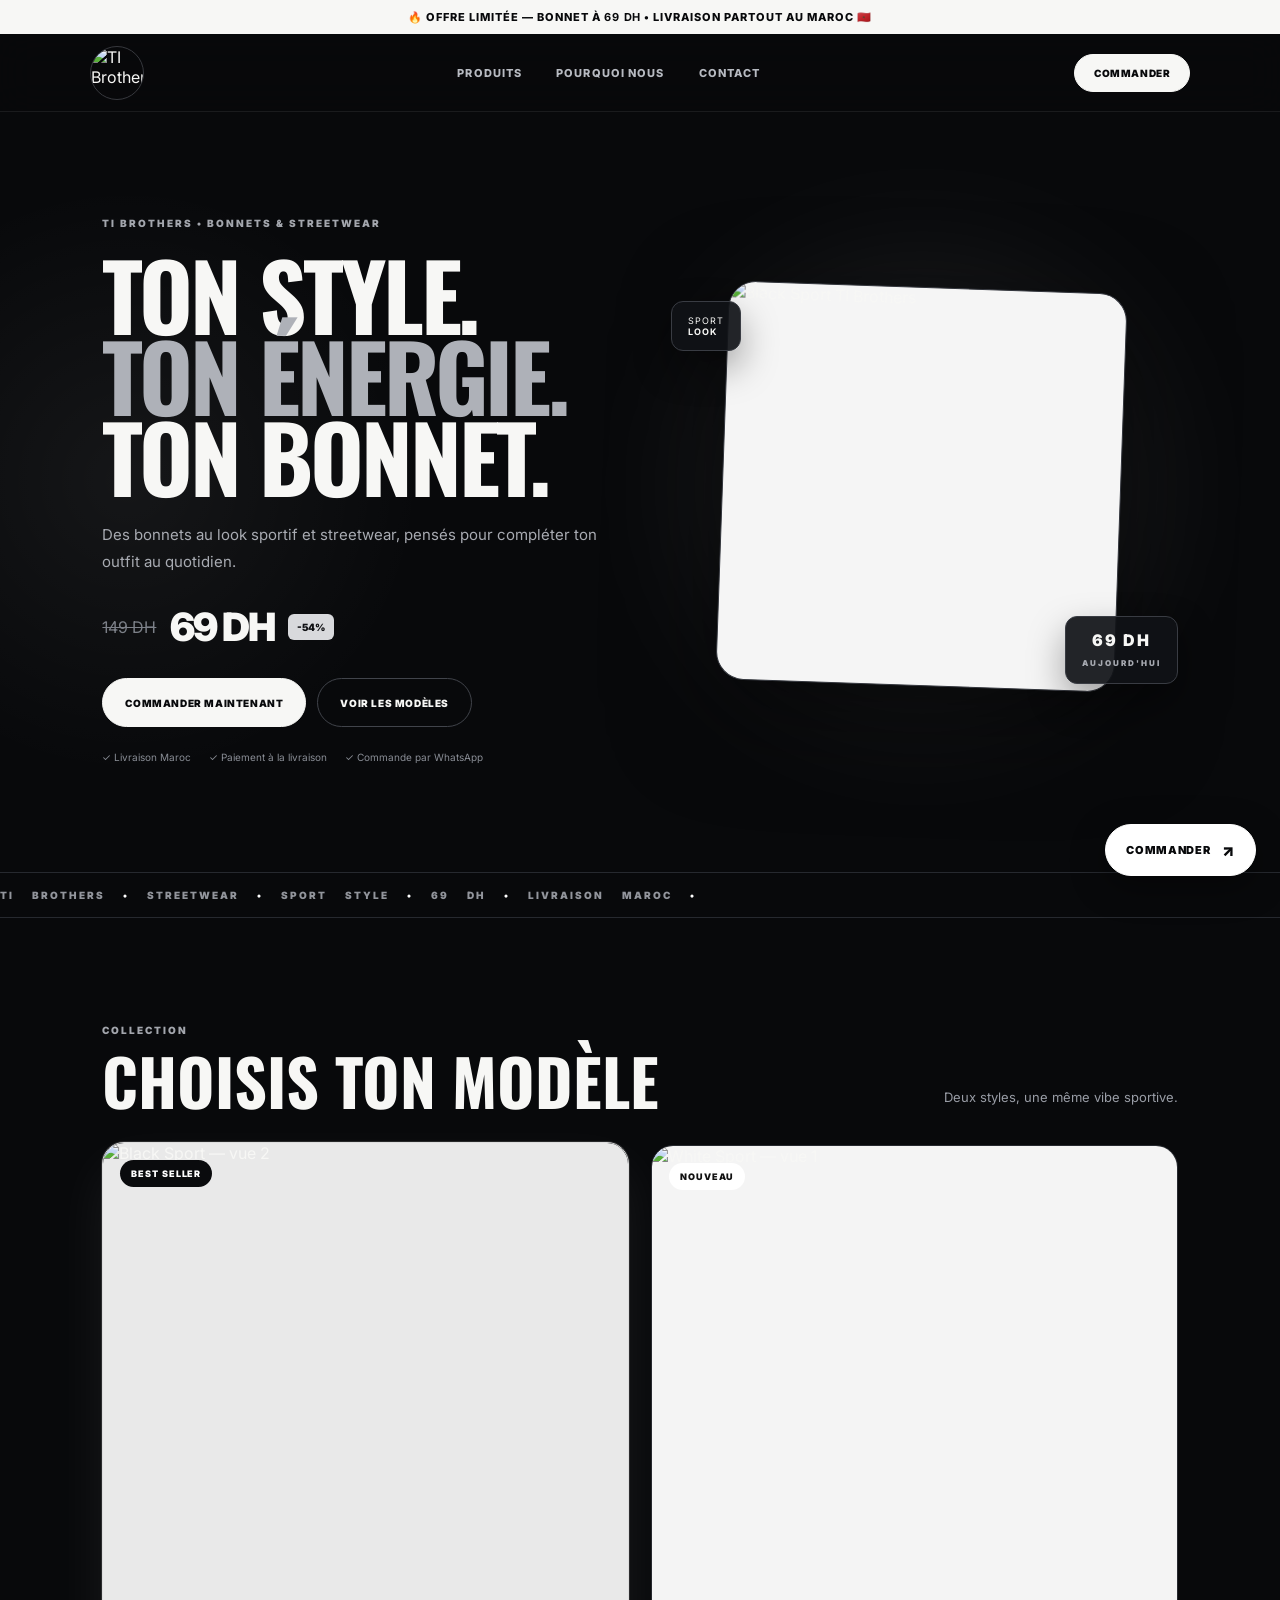
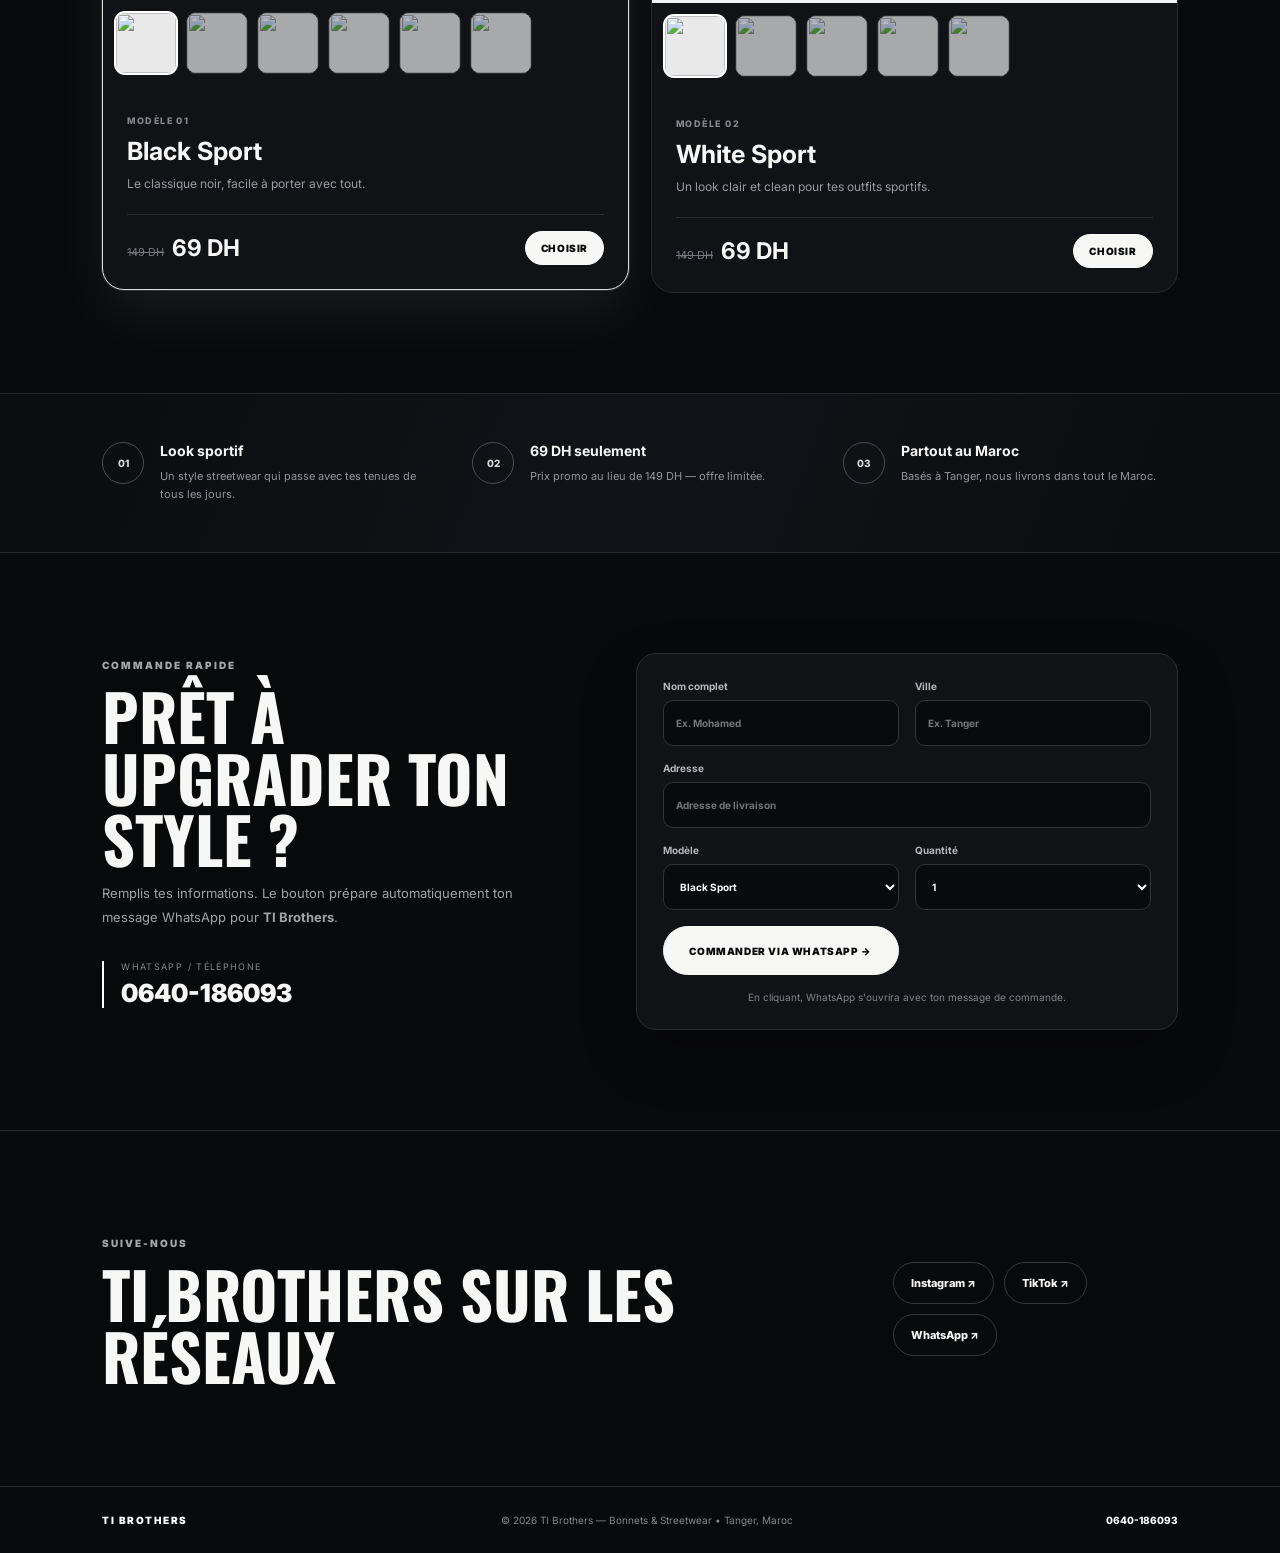
==== index.html @ 2124bd81 "Add files via upload" ====
<!DOCTYPE html>
<html lang="fr">
<head>
  <meta charset="UTF-8">
  <meta name="viewport" content="width=device-width, initial-scale=1.0">
  <meta name="description" content="TI Brothers — Bonnets & Streetwear. Livraison partout au Maroc. Offre spéciale 69 DH.">
  <title>TI Brothers — Bonnets & Streetwear</title>
  <link rel="preconnect" href="https://fonts.googleapis.com">
  <link rel="preconnect" href="https://fonts.gstatic.com" crossorigin>
  <link href="https://fonts.googleapis.com/css2?family=Inter:wght@400;500;600;700;800;900&family=Oswald:wght@500;600;700&display=swap" rel="stylesheet">
  <link rel="stylesheet" href="style.css">
</head>
<body>
  <div class="topbar">🔥 OFFRE LIMITÉE — BONNET À <strong>69 DH</strong> • LIVRAISON PARTOUT AU MAROC 🇲🇦</div>

  <header class="nav">
    <a class="brand" href="#accueil">
      <img src="assets/logo.jpg" alt="TI Brothers">
    </a>
    <nav>
      <a href="#produits">Produits</a>
      <a href="#avantages">Pourquoi nous</a>
      <a href="#contact">Contact</a>
    </nav>
    <a class="nav-order" href="#commander">Commander</a>
  </header>

  <main>
    <section class="hero" id="accueil">
      <div class="hero-copy">
        <span class="eyebrow">TI BROTHERS • BONNETS & STREETWEAR</span>
        <h1>TON STYLE.<br><span>TON ÉNERGIE.</span><br>TON BONNET.</h1>
        <p>Des bonnets au look sportif et streetwear, pensés pour compléter ton outfit au quotidien.</p>
        <div class="price-row">
          <span class="old-price">149 DH</span>
          <span class="new-price">69 DH</span>
          <span class="badge">-54%</span>
        </div>
        <div class="hero-actions">
          <a class="btn btn-primary" href="#commander">Commander maintenant</a>
          <a class="btn btn-ghost" href="#produits">Voir les modèles</a>
        </div>
        <div class="micro-trust">
          <span>✓ Livraison Maroc</span>
          <span>✓ Paiement à la livraison</span>
          <span>✓ Commande par WhatsApp</span>
        </div>
      </div>

      <div class="hero-visual">
        <div class="glow"></div>
        <div class="floating-card card-left">SPORT<br><strong>LOOK</strong></div>
        <div class="floating-card card-right">69 DH<br><small>AUJOURD'HUI</small></div>
        <div class="hero-product">
          <img src="assets/black-sport-01.jpg" alt="Black Sport TI Brothers">
        </div>
      </div>
    </section>

    <section class="marquee">
      <div>TI BROTHERS <span>•</span> STREETWEAR <span>•</span> SPORT STYLE <span>•</span> 69 DH <span>•</span> LIVRAISON MAROC <span>•</span></div>
    </section>

    <section class="products section" id="produits">
      <div class="section-head">
        <div>
          <span class="eyebrow">COLLECTION</span>
          <h2>Choisis ton modèle</h2>
        </div>
        <p>Deux styles, une même vibe sportive.</p>
      </div>

      <div class="product-grid">
        <article class="product-card">
          <div class="product-gallery">
            <div class="product-image">
              <span class="pill">BEST SELLER</span>
              <img id="black-sport-main" src="assets/black-sport-02.jpg" alt="Black Sport — vue 2">
            </div>
            <div class="gallery-thumbnails" role="group" aria-label="Photos Black Sport">
              <button class="gallery-thumb is-active" type="button" data-gallery-image="assets/black-sport-02.jpg" data-gallery-alt="Black Sport — vue 2" aria-label="Afficher la photo 1" aria-pressed="true">
                <img src="assets/black-sport-02.jpg" alt="">
              </button>
              <button class="gallery-thumb" type="button" data-gallery-image="assets/black-sport-01.jpg" data-gallery-alt="Black Sport — vue 1" aria-label="Afficher la photo 2" aria-pressed="false">
                <img src="assets/black-sport-01.jpg" alt="">
              </button>
              <button class="gallery-thumb" type="button" data-gallery-image="assets/black-sport-03.png" data-gallery-alt="Black Sport — vue 3" aria-label="Afficher la photo 3" aria-pressed="false">
                <img src="assets/black-sport-03.png" alt="">
              </button>
              <button class="gallery-thumb" type="button" data-gallery-image="assets/black-sport-04.jpg" data-gallery-alt="Black Sport — vue 4" aria-label="Afficher la photo 4" aria-pressed="false">
                <img src="assets/black-sport-04.jpg" alt="">
              </button>
              <button class="gallery-thumb" type="button" data-gallery-image="assets/black-sport-05.jpg" data-gallery-alt="Black Sport — vue 5" aria-label="Afficher la photo 5" aria-pressed="false">
                <img src="assets/black-sport-05.jpg" alt="">
              </button>
              <button class="gallery-thumb" type="button" data-gallery-image="assets/black-sport-06.jpg" data-gallery-alt="Black Sport — vue 6" aria-label="Afficher la photo 6" aria-pressed="false">
                <img src="assets/black-sport-06.jpg" alt="">
              </button>
            </div>
          </div>
          <div class="product-info">
            <div>
              <span class="product-type">MODÈLE 01</span>
              <h3>Black Sport</h3>
              <p>Le classique noir, facile à porter avec tout.</p>
            </div>
            <div class="product-bottom">
              <div><span class="mini-old">149 DH</span><strong>69 DH</strong></div>
              <a class="small-btn" href="#commander" data-product="Black Sport">Choisir</a>
            </div>
          </div>
        </article>

        <article class="product-card">
          <div class="product-gallery">
            <div class="product-image light">
              <span class="pill dark">NOUVEAU</span>
              <img id="white-sport-main" src="assets/white-sport-01.jpg" alt="White Sport — vue 1">
            </div>
            <div class="gallery-thumbnails" role="group" aria-label="Photos White Sport">
              <button class="gallery-thumb is-active" type="button" data-gallery-image="assets/white-sport-01.jpg" data-gallery-alt="White Sport — vue 1" aria-label="Afficher la photo 1" aria-pressed="true">
                <img src="assets/white-sport-01.jpg" alt="">
              </button>
              <button class="gallery-thumb" type="button" data-gallery-image="assets/white-sport-02.jpg" data-gallery-alt="White Sport — vue 2" aria-label="Afficher la photo 2" aria-pressed="false">
                <img src="assets/white-sport-02.jpg" alt="">
              </button>
              <button class="gallery-thumb" type="button" data-gallery-image="assets/white-sport-03.jpg" data-gallery-alt="White Sport — vue 3" aria-label="Afficher la photo 3" aria-pressed="false">
                <img src="assets/white-sport-03.jpg" alt="">
              </button>
              <button class="gallery-thumb" type="button" data-gallery-image="assets/white-sport-04.jpg" data-gallery-alt="White Sport — vue 4" aria-label="Afficher la photo 4" aria-pressed="false">
                <img src="assets/white-sport-04.jpg" alt="">
              </button>
              <button class="gallery-thumb" type="button" data-gallery-image="assets/white-sport-05.jpg" data-gallery-alt="White Sport — vue 5" aria-label="Afficher la photo 5" aria-pressed="false">
                <img src="assets/white-sport-05.jpg" alt="">
              </button>
            </div>
          </div>
          <div class="product-info">
            <div>
              <span class="product-type">MODÈLE 02</span>
              <h3>White Sport</h3>
              <p>Un look clair et clean pour tes outfits sportifs.</p>
            </div>
            <div class="product-bottom">
              <div><span class="mini-old">149 DH</span><strong>69 DH</strong></div>
              <a class="small-btn" href="#commander" data-product="White Sport">Choisir</a>
            </div>
          </div>
        </article>
      </div>
    </section>

    <section class="feature-band" id="avantages">
      <div class="feature">
        <span class="feature-icon">01</span>
        <div><h3>Look sportif</h3><p>Un style streetwear qui passe avec tes tenues de tous les jours.</p></div>
      </div>
      <div class="feature">
        <span class="feature-icon">02</span>
        <div><h3>69 DH seulement</h3><p>Prix promo au lieu de 149 DH — offre limitée.</p></div>
      </div>
      <div class="feature">
        <span class="feature-icon">03</span>
        <div><h3>Partout au Maroc</h3><p>Basés à Tanger, nous livrons dans tout le Maroc.</p></div>
      </div>
    </section>

    <section class="order section" id="commander">
      <div class="order-copy">
        <span class="eyebrow">COMMANDE RAPIDE</span>
        <h2>Prêt à upgrader ton style ?</h2>
        <p>Remplis tes informations. Le bouton prépare automatiquement ton message WhatsApp pour <strong>TI Brothers</strong>.</p>
        <div class="contact-box">
          <span>WhatsApp / Téléphone</span>
          <a href="tel:+212640186093">0640-186093</a>
        </div>
      </div>

      <form id="orderForm" class="order-form">
        <label>Nom complet
          <input id="name" type="text" placeholder="Ex. Mohamed" required>
        </label>
        <label>Ville
          <input id="city" type="text" placeholder="Ex. Tanger" required>
        </label>
        <label>Adresse
          <input id="address" type="text" placeholder="Adresse de livraison" required>
        </label>
        <label>Modèle
          <select id="product">
            <option>Black Sport</option>
            <option>White Sport</option>
          </select>
        </label>
        <label>Quantité
          <select id="qty">
            <option>1</option><option>2</option><option>3</option><option>4</option>
          </select>
        </label>
        <button class="btn btn-primary submit" type="submit">Commander via WhatsApp →</button>
        <small>En cliquant, WhatsApp s'ouvrira avec ton message de commande.</small>
      </form>
    </section>

    <section class="social section" id="contact">
      <div>
        <span class="eyebrow">SUIVE-NOUS</span>
        <h2>TI Brothers sur les réseaux</h2>
      </div>
      <div class="social-links">
        <a href="https://www.instagram.com/ti_brothers.0/" target="_blank" rel="noopener">Instagram <span>↗</span></a>
        <a href="https://www.tiktok.com/@rovix05" target="_blank" rel="noopener">TikTok <span>↗</span></a>
        <a href="https://wa.me/212640186093" target="_blank" rel="noopener">WhatsApp <span>↗</span></a>
      </div>
    </section>
  </main>

  <footer>
    <div class="footer-brand">TI BROTHERS</div>
    <p>© 2026 TI Brothers — Bonnets & Streetwear • Tanger, Maroc</p>
    <a href="tel:+212640186093">0640-186093</a>
  </footer>

  <a class="floating-order" href="#commander" aria-label="Aller au formulaire de commande WhatsApp">
    Commander <span aria-hidden="true">↗</span>
  </a>

  <script src="script.js"></script>
</body>
</html>
---- style.css ----
* {
  box-sizing: border-box;
}

:root {
  color-scheme: dark;
  --page: #08090b;
  --panel: #101216;
  --panel-raised: #15171c;
  --line: #26292f;
  --muted: #999da6;
  --white: #f7f7f5;
}

html {
  scroll-behavior: smooth;
  scroll-padding-top: 92px;
}

body {
  margin: 0;
  background: var(--page);
  color: var(--white);
  font-family: Inter, Arial, sans-serif;
  -webkit-font-smoothing: antialiased;
}

a {
  color: inherit;
  text-decoration: none;
}

button,
input,
select {
  font: inherit;
}

.topbar {
  padding: 10px 16px;
  background: var(--white);
  color: var(--page);
  text-align: center;
  font-size: 11px;
  font-weight: 800;
  letter-spacing: .09em;
}

.nav {
  position: sticky;
  top: 0;
  z-index: 20;
  display: flex;
  height: 78px;
  align-items: center;
  justify-content: space-between;
  padding: 0 7vw;
  border-bottom: 1px solid rgba(255,255,255,.08);
  background: rgba(8,9,11,.88);
  backdrop-filter: blur(18px);
}

.brand img {
  display: block;
  width: 54px;
  height: 54px;
  border: 1px solid #37393e;
  border-radius: 50%;
  object-fit: cover;
}

nav {
  display: flex;
  gap: 34px;
  color: #b7bac1;
  font-size: 11px;
  font-weight: 800;
  letter-spacing: .1em;
  text-transform: uppercase;
}

nav a,
.social-links a {
  transition: color .2s ease, background .2s ease, border-color .2s ease;
}

nav a:hover {
  color: #fff;
}

.nav-order,
.small-btn {
  display: inline-flex;
  align-items: center;
  justify-content: center;
  border: 1px solid var(--white);
  border-radius: 999px;
  background: var(--white);
  color: var(--page);
  font-size: 10px;
  font-weight: 900;
  letter-spacing: .06em;
  text-transform: uppercase;
  transition: transform .2s ease, background .2s ease, color .2s ease;
}

.nav-order {
  padding: 12px 19px;
}

.nav-order:hover,
.small-btn:hover {
  transform: translateY(-2px);
  background: transparent;
  color: var(--white);
}

.hero {
  position: relative;
  display: grid;
  min-height: min(760px, calc(100vh - 105px));
  grid-template-columns: 1fr 1fr;
  align-items: center;
  gap: 4vw;
  overflow: hidden;
  padding: 72px 8vw 82px;
}

.hero::before {
  position: absolute;
  top: 8%;
  left: -14%;
  width: 48vw;
  height: 48vw;
  border-radius: 50%;
  background: radial-gradient(circle, rgba(255,255,255,.055), transparent 68%);
  content: "";
  pointer-events: none;
}

.hero-copy {
  position: relative;
  z-index: 1;
  animation: rise-in .7s both;
}

.eyebrow {
  color: #a3a6ad;
  font-size: 10px;
  font-weight: 900;
  letter-spacing: .2em;
}

.hero h1 {
  margin: 22px 0 25px;
  font-family: Oswald, Impact, sans-serif;
  font-size: clamp(58px, 7.2vw, 102px);
  font-weight: 700;
  line-height: .88;
  letter-spacing: -.035em;
  text-transform: uppercase;
}

.hero h1 span {
  color: #aeb1b8;
}

.hero-copy > p {
  max-width: 500px;
  color: #a8abb2;
  font-size: 15px;
  line-height: 1.8;
}

.price-row {
  display: flex;
  align-items: center;
  gap: 14px;
  margin: 28px 0;
}

.old-price {
  color: #7c8088;
  font-size: 16px;
  text-decoration: line-through;
}

.new-price {
  font-size: 39px;
  font-weight: 900;
  letter-spacing: -.05em;
}

.badge {
  padding: 7px 9px;
  border-radius: 6px;
  background: #d8d9dc;
  color: #101114;
  font-size: 10px;
  font-weight: 900;
}

.hero-actions {
  display: flex;
  flex-wrap: wrap;
  gap: 11px;
}

.btn {
  display: inline-flex;
  min-height: 49px;
  align-items: center;
  justify-content: center;
  padding: 0 22px;
  border: 1px solid #41444b;
  border-radius: 999px;
  font-size: 10px;
  font-weight: 900;
  letter-spacing: .06em;
  text-transform: uppercase;
  transition: transform .2s ease, background .2s ease, color .2s ease;
}

.btn:hover {
  transform: translateY(-3px);
}

.btn-primary {
  border-color: var(--white);
  background: var(--white);
  color: var(--page);
}

.btn-primary:hover {
  background: #dedfe2;
}

.btn-ghost {
  color: var(--white);
}

.btn-ghost:hover {
  background: #fff;
  color: var(--page);
}

.micro-trust {
  display: flex;
  flex-wrap: wrap;
  gap: 12px 18px;
  margin-top: 24px;
  color: #898d95;
  font-size: 10px;
}

.hero-visual {
  position: relative;
  display: flex;
  height: min(580px, 62vw);
  align-items: center;
  justify-content: center;
  animation: rise-in .85s .12s both;
}

.hero-product {
  position: relative;
  z-index: 1;
  width: min(440px, 78%);
  aspect-ratio: 1 / 1;
  overflow: hidden;
  border: 1px solid #33363d;
  border-radius: 28px;
  background: #f5f5f5;
  box-shadow: 0 32px 100px rgba(0,0,0,.55);
  transform: rotate(2deg);
  transition: transform .4s ease;
}

.hero-product:hover {
  transform: rotate(0) scale(1.02);
}

.hero-product img {
  width: 100%;
  height: 100%;
  object-fit: cover;
}

.glow {
  position: absolute;
  width: 75%;
  aspect-ratio: 1;
  border-radius: 50%;
  background: rgba(255,255,255,.12);
  filter: blur(90px);
}

.floating-card {
  position: absolute;
  z-index: 2;
  padding: 13px 16px;
  border: 1px solid #393c43;
  border-radius: 12px;
  background: rgba(17,19,23,.92);
  box-shadow: 0 16px 36px rgba(0,0,0,.35);
  font-size: 9px;
  letter-spacing: .12em;
}

.card-left {
  top: 18%;
  left: 1%;
}

.card-right {
  right: 0;
  bottom: 16%;
  text-align: center;
  font-size: 16px;
  font-weight: 900;
}

.card-right small {
  color: #a6a9b0;
  font-size: 8px;
}

.marquee {
  overflow: hidden;
  padding: 16px 0;
  border-top: 1px solid var(--line);
  border-bottom: 1px solid var(--line);
  color: #92959c;
  font-size: 10px;
  font-weight: 900;
  letter-spacing: .2em;
  white-space: nowrap;
}

.marquee div {
  width: max-content;
  word-spacing: 14px;
  animation: slide 22s linear infinite;
}

.marquee span {
  color: #fff;
}

.section {
  padding: 100px 8vw;
}

.section-head {
  display: flex;
  align-items: end;
  justify-content: space-between;
  gap: 24px;
  margin-bottom: 34px;
}

.section h2 {
  margin: 12px 0 0;
  font-family: Oswald, Impact, sans-serif;
  font-size: clamp(42px, 5vw, 68px);
  line-height: .96;
  text-transform: uppercase;
}

.section-head p {
  max-width: 300px;
  margin: 0 0 3px;
  color: var(--muted);
  font-size: 13px;
  line-height: 1.7;
}

.product-grid {
  display: grid;
  grid-template-columns: repeat(2, minmax(0, 1fr));
  gap: 22px;
}

.product-card {
  position: relative;
  overflow: hidden;
  border: 1px solid var(--line);
  border-radius: 22px;
  background: var(--panel);
  transition: transform .25s ease, box-shadow .25s ease, border-color .25s ease;
}

.product-card:hover {
  transform: translateY(-5px);
  box-shadow: 0 24px 50px rgba(0,0,0,.3);
}

.product-card.is-selected {
  border-color: #ddd;
  box-shadow: 0 0 0 1px rgba(255,255,255,.12), 0 24px 55px rgba(255,255,255,.07);
  transform: translateY(-3px);
}

.product-gallery {
  background: var(--panel);
}

.product-image {
  position: relative;
  overflow: hidden;
  aspect-ratio: 1.15 / 1;
  background: #e9e9e9;
}

.product-image.light {
  background: #f4f4f4;
}

.product-image img {
  width: 100%;
  height: 100%;
  object-fit: cover;
  transition: transform .35s ease, opacity .2s ease;
}

.product-card:hover .product-image > img {
  transform: scale(1.035);
}

.pill {
  position: absolute;
  z-index: 2;
  top: 17px;
  left: 17px;
  padding: 8px 11px;
  border-radius: 999px;
  background: #0a0b0d;
  color: #fff;
  font-size: 9px;
  font-weight: 900;
  letter-spacing: .1em;
}

.pill.dark {
  background: #fff;
  color: #111;
}

.gallery-thumbnails {
  display: flex;
  gap: 9px;
  overflow-x: auto;
  padding: 12px;
  scrollbar-color: #555 #15171b;
  scrollbar-width: thin;
}

.gallery-thumb {
  flex: 0 0 62px;
  width: 62px;
  height: 62px;
  overflow: hidden;
  padding: 0;
  border: 1px solid #303238;
  border-radius: 10px;
  background: #e9e9e9;
  cursor: pointer;
  opacity: .7;
  transition: opacity .2s ease, border-color .2s ease, transform .2s ease;
}

.gallery-thumb:hover {
  transform: translateY(-2px);
  opacity: 1;
}

.gallery-thumb.is-active {
  border-color: #fff;
  box-shadow: 0 0 0 1px #fff;
  opacity: 1;
}

.gallery-thumb img {
  width: 100%;
  height: 100%;
  object-fit: cover;
}

.product-info {
  padding: 22px 24px 24px;
}

.product-type {
  color: #858992;
  font-size: 9px;
  font-weight: 800;
  letter-spacing: .16em;
}

.product-info h3 {
  margin: 8px 0;
  font-size: 25px;
}

.product-info p {
  margin: 0 0 21px;
  color: #989ba3;
  font-size: 12px;
  line-height: 1.6;
}

.product-bottom {
  display: flex;
  align-items: center;
  justify-content: space-between;
  padding-top: 16px;
  border-top: 1px solid #2b2d33;
}

.product-bottom strong {
  margin-left: 8px;
  font-size: 23px;
}

.mini-old {
  color: #747780;
  font-size: 11px;
  text-decoration: line-through;
}

.small-btn {
  padding: 10px 15px;
}

.feature-band {
  display: grid;
  grid-template-columns: repeat(3, minmax(0, 1fr));
  gap: 35px;
  padding: 48px 8vw;
  border-top: 1px solid var(--line);
  border-bottom: 1px solid var(--line);
  background: linear-gradient(110deg, #0b0c0f, #111318 50%, #0b0c0f);
}

.feature {
  display: flex;
  gap: 16px;
}

.feature-icon {
  display: grid;
  width: 42px;
  height: 42px;
  flex: none;
  place-items: center;
  border: 1px solid #484b52;
  border-radius: 50%;
  color: #d6d8dc;
  font-size: 10px;
  font-weight: 800;
}

.feature h3 {
  margin: 0 0 8px;
  font-size: 14px;
}

.feature p {
  margin: 0;
  color: #92959d;
  font-size: 11px;
  line-height: 1.7;
}

.order {
  display: grid;
  grid-template-columns: .9fr 1.1fr;
  align-items: start;
  gap: 7vw;
}

.order-copy p {
  max-width: 520px;
  color: #a0a3aa;
  font-size: 13px;
  line-height: 1.8;
}

.contact-box {
  margin-top: 32px;
  padding-left: 17px;
  border-left: 2px solid #fff;
}

.contact-box span {
  display: block;
  color: #858991;
  font-size: 9px;
  letter-spacing: .15em;
  text-transform: uppercase;
}

.contact-box a {
  display: block;
  margin-top: 6px;
  font-size: 25px;
  font-weight: 900;
}

.order-form {
  display: grid;
  grid-template-columns: 1fr 1fr;
  gap: 16px;
  padding: 26px;
  border: 1px solid #2a2d33;
  border-radius: 20px;
  background: var(--panel);
  box-shadow: 0 24px 60px rgba(0,0,0,.2);
}

.order-form label {
  display: flex;
  flex-direction: column;
  gap: 8px;
  color: #b4b7be;
  font-size: 10px;
  font-weight: 700;
}

.order-form label:nth-child(3) {
  grid-column: 1 / -1;
}

.order-form input,
.order-form select {
  width: 100%;
  min-height: 46px;
  padding: 12px;
  border: 1px solid #30333a;
  border-radius: 10px;
  outline: none;
  background: #090a0d;
  color: #fff;
}

.order-form input:focus,
.order-form select:focus {
  border-color: #d9dadd;
  box-shadow: 0 0 0 3px rgba(255,255,255,.08);
}

.submit {
  width: 100%;
  cursor: pointer;
}

.order-form small {
  grid-column: 1 / -1;
  color: #82858d;
  font-size: 10px;
  text-align: center;
}

.social {
  display: flex;
  align-items: center;
  justify-content: space-between;
  gap: 30px;
  border-top: 1px solid var(--line);
}

.social-links {
  display: flex;
  flex-wrap: wrap;
  gap: 10px;
}

.social-links a {
  padding: 13px 17px;
  border: 1px solid #34373e;
  border-radius: 999px;
  font-size: 11px;
  font-weight: 800;
}

.social-links a:hover {
  border-color: #fff;
  background: #fff;
  color: #08090b;
}

footer {
  display: flex;
  align-items: center;
  justify-content: space-between;
  gap: 20px;
  padding: 27px 8vw;
  border-top: 1px solid var(--line);
  color: #858891;
  font-size: 10px;
}

footer p {
  margin: 0;
}

.footer-brand {
  color: #fff;
  font-weight: 900;
  letter-spacing: .15em;
}

footer a {
  color: #fff;
  font-weight: 800;
}

.floating-order {
  position: fixed;
  right: 24px;
  bottom: 24px;
  z-index: 30;
  display: inline-flex;
  align-items: center;
  gap: 12px;
  padding: 15px 20px;
  border: 1px solid #fff;
  border-radius: 999px;
  background: #fff;
  color: #08090b;
  box-shadow: 0 10px 35px rgba(0,0,0,.4);
  font-size: 11px;
  font-weight: 900;
  letter-spacing: .06em;
  text-transform: uppercase;
  transition: transform .2s ease, box-shadow .2s ease;
}

.floating-order:hover {
  transform: translateY(-3px);
  box-shadow: 0 14px 40px rgba(255,255,255,.18);
}

.floating-order span {
  font-size: 16px;
}

@keyframes slide {
  to {
    transform: translateX(-25%);
  }
}

@keyframes rise-in {
  from {
    transform: translateY(18px);
    opacity: 0;
  }
  to {
    transform: translateY(0);
    opacity: 1;
  }
}

@media (max-width: 900px) {
  .nav {
    padding: 0 5vw;
  }

  nav {
    gap: 20px;
  }

  .hero {
    min-height: auto;
    padding: 58px 6vw 64px;
  }

  .hero-visual {
    height: 480px;
  }

  .hero-product {
    width: 88%;
  }

  .section {
    padding: 82px 6vw;
  }

  .feature-band {
    gap: 22px;
    padding-right: 6vw;
    padding-left: 6vw;
  }

  .order {
    grid-template-columns: 1fr;
    gap: 32px;
  }
}

@media (max-width: 650px) {
  html {
    scroll-padding-top: 76px;
  }

  .topbar {
    padding: 9px 8px;
    font-size: 8px;
    letter-spacing: .06em;
  }

  .nav {
    height: 68px;
    padding: 0 18px;
  }

  .brand img {
    width: 48px;
    height: 48px;
  }

  nav {
    display: none;
  }

  .nav-order {
    padding: 10px 15px;
    font-size: 9px;
  }

  .hero {
    grid-template-columns: 1fr;
    gap: 15px;
    padding: 54px 20px 48px;
  }

  .eyebrow {
    font-size: 9px;
  }

  .hero h1 {
    margin: 18px 0 20px;
    font-size: clamp(54px, 15vw, 76px);
  }

  .hero-copy > p {
    font-size: 13px;
  }

  .new-price {
    font-size: 34px;
  }

  .micro-trust {
    gap: 9px 14px;
    font-size: 9px;
  }

  .hero-visual {
    height: min(94vw, 390px);
  }

  .hero-product {
    width: min(82%, 340px);
    border-radius: 22px;
  }

  .floating-card {
    display: none;
  }

  .section {
    padding: 70px 20px;
  }

  .section-head {
    display: block;
    margin-bottom: 25px;
  }

  .section h2 {
    font-size: 45px;
  }

  .section-head p {
    margin-top: 15px;
  }

  .product-grid {
    grid-template-columns: 1fr;
    gap: 17px;
  }

  .product-card {
    border-radius: 18px;
  }

  .product-info {
    padding: 19px;
  }

  .gallery-thumb {
    flex-basis: 56px;
    width: 56px;
    height: 56px;
  }

  .feature-band {
    grid-template-columns: 1fr;
    gap: 23px;
    padding: 36px 20px;
  }

  .order-form {
    grid-template-columns: 1fr;
    gap: 14px;
    padding: 19px;
  }

  .order-form label:nth-child(3),
  .submit,
  .order-form small {
    grid-column: auto;
  }

  .contact-box a {
    font-size: 23px;
  }

  .social {
    display: block;
  }

  .social-links {
    margin-top: 22px;
  }

  .social-links a {
    padding: 11px 14px;
    font-size: 10px;
  }

  footer {
    display: block;
    padding: 24px 20px 82px;
    line-height: 1.6;
  }

  footer p {
    margin: 8px 0;
  }

  .floating-order {
    right: 16px;
    bottom: calc(16px + env(safe-area-inset-bottom));
    padding: 13px 17px;
    font-size: 10px;
  }
}

@media (prefers-reduced-motion: reduce) {
  *,
  *::before,
  *::after {
    scroll-behavior: auto !important;
    animation-duration: .01ms !important;
    animation-iteration-count: 1 !important;
    transition-duration: .01ms !important;
  }
}
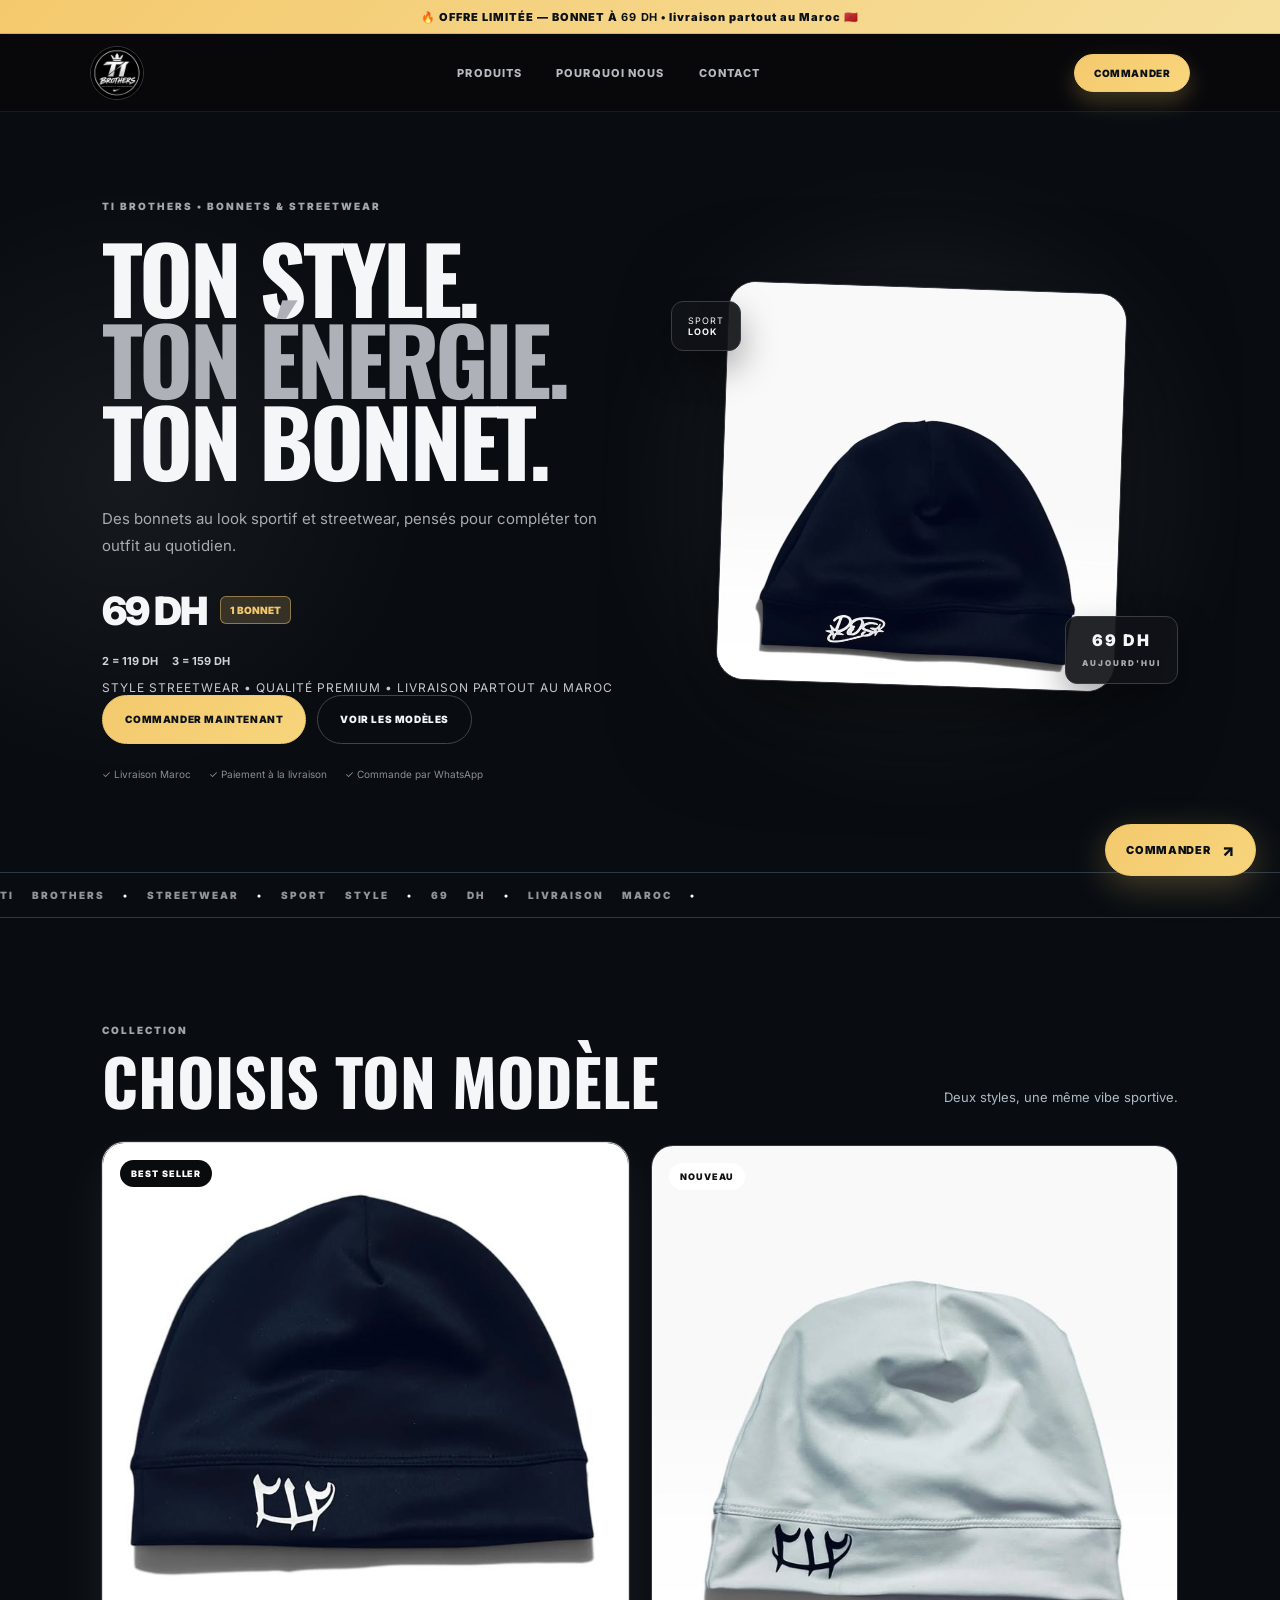
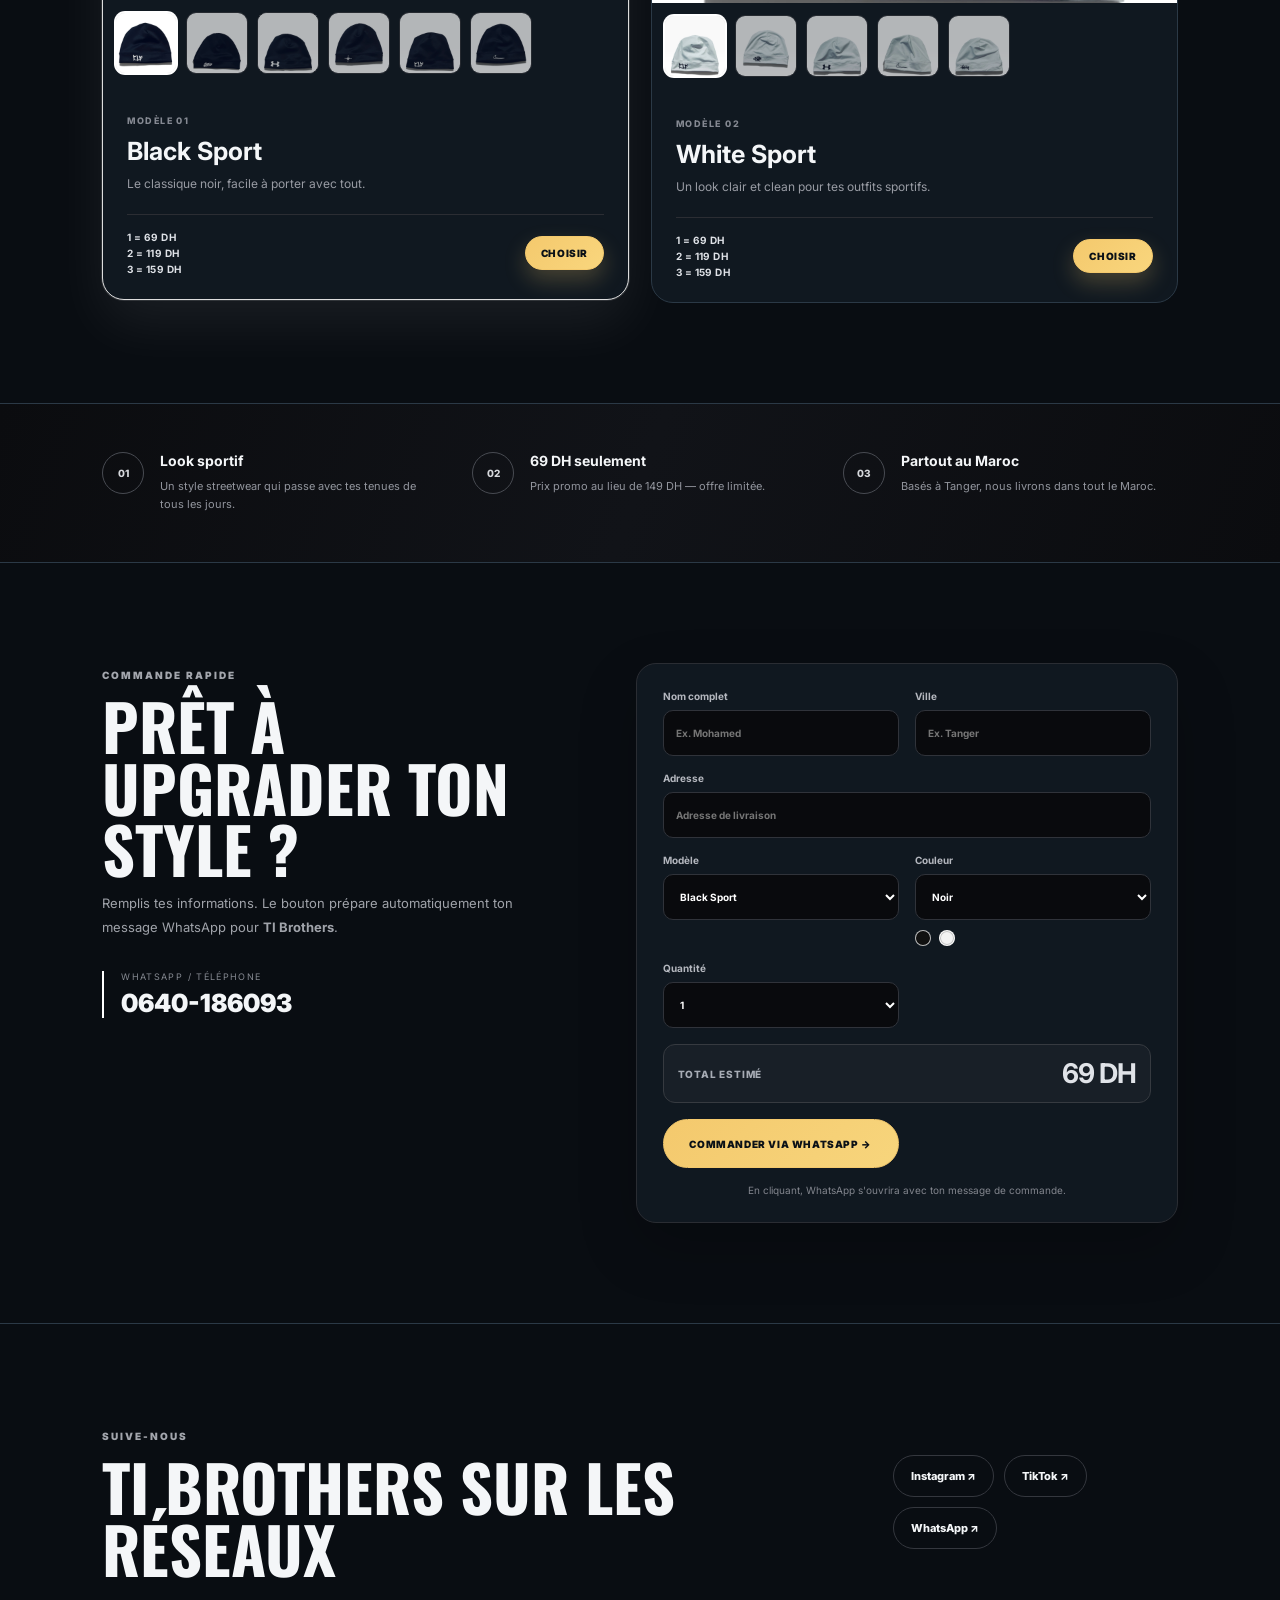
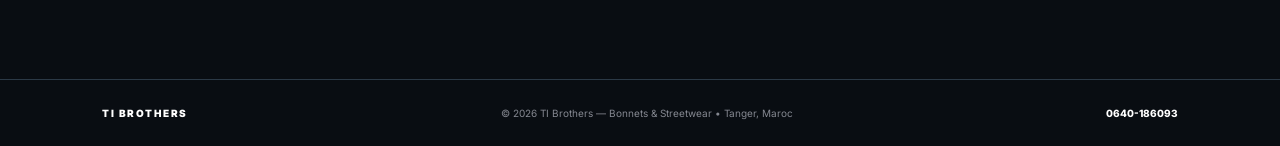
==== commit 0f975a00: "Add files via upload" ====
--- a/index.html
+++ b/index.html
@@ -4,6 +4,17 @@
   <meta charset="UTF-8">
   <meta name="viewport" content="width=device-width, initial-scale=1.0">
   <meta name="description" content="TI Brothers — Bonnets & Streetwear. Livraison partout au Maroc. Offre spéciale 69 DH.">
+  <meta name="theme-color" content="#08090b">
+  <meta property="og:type" content="website">
+  <meta property="og:title" content="TI Brothers — Bonnets & Streetwear">
+  <meta property="og:description" content="Bonnets streetwear au Maroc — livraison partout au Maroc. 1 bonnet = 69 DH, 2 = 119 DH, 3 = 159 DH.">
+  <meta property="og:image" content="assets/logo.jpg">
+  <meta property="og:image:alt" content="TI Brothers logo">
+  <meta property="og:site_name" content="TI Brothers">
+  <meta name="twitter:card" content="summary_large_image">
+  <meta name="twitter:title" content="TI Brothers — Bonnets & Streetwear">
+  <meta name="twitter:description" content="Bonnets streetwear au Maroc — livraison partout au Maroc.">
+  <meta name="twitter:image" content="assets/logo.jpg">
   <title>TI Brothers — Bonnets & Streetwear</title>
   <link rel="preconnect" href="https://fonts.googleapis.com">
   <link rel="preconnect" href="https://fonts.gstatic.com" crossorigin>
@@ -11,7 +22,7 @@
   <link rel="stylesheet" href="style.css">
 </head>
 <body>
-  <div class="topbar">🔥 OFFRE LIMITÉE — BONNET À <strong>69 DH</strong> • LIVRAISON PARTOUT AU MAROC 🇲🇦</div>
+  <div class="topbar">🔥 OFFRE LIMITÉE — BONNET À <strong>69 DH</strong> • livraison partout au Maroc 🇲🇦</div>
 
   <header class="nav">
     <a class="brand" href="#accueil">
@@ -32,10 +43,14 @@
         <h1>TON STYLE.<br><span>TON ÉNERGIE.</span><br>TON BONNET.</h1>
         <p>Des bonnets au look sportif et streetwear, pensés pour compléter ton outfit au quotidien.</p>
         <div class="price-row">
-          <span class="old-price">149 DH</span>
           <span class="new-price">69 DH</span>
-          <span class="badge">-54%</span>
-        </div>
+          <span class="badge">1 BONNET</span>
+        </div>
+        <div class="bundle-price-list" aria-label="Tarifs des paquets">
+          <span>2 = 119 DH</span>
+          <span>3 = 159 DH</span>
+        </div>
+        <div class="promo-note">Style streetwear • qualité premium • livraison partout au Maroc</div>
         <div class="hero-actions">
           <a class="btn btn-primary" href="#commander">Commander maintenant</a>
           <a class="btn btn-ghost" href="#produits">Voir les modèles</a>
@@ -105,7 +120,11 @@
               <p>Le classique noir, facile à porter avec tout.</p>
             </div>
             <div class="product-bottom">
-              <div><span class="mini-old">149 DH</span><strong>69 DH</strong></div>
+              <div class="bundle-price-box">
+                <span>1 = 69 DH</span>
+                <span>2 = 119 DH</span>
+                <span>3 = 159 DH</span>
+              </div>
               <a class="small-btn" href="#commander" data-product="Black Sport">Choisir</a>
             </div>
           </div>
@@ -142,7 +161,11 @@
               <p>Un look clair et clean pour tes outfits sportifs.</p>
             </div>
             <div class="product-bottom">
-              <div><span class="mini-old">149 DH</span><strong>69 DH</strong></div>
+              <div class="bundle-price-box">
+                <span>1 = 69 DH</span>
+                <span>2 = 119 DH</span>
+                <span>3 = 159 DH</span>
+              </div>
               <a class="small-btn" href="#commander" data-product="White Sport">Choisir</a>
             </div>
           </div>
@@ -192,11 +215,25 @@
             <option>White Sport</option>
           </select>
         </label>
+        <label>Couleur
+          <select id="color">
+            <option>Noir</option>
+            <option>Blanc</option>
+          </select>
+          <div class="color-swatches" aria-label="Palette de couleurs disponibles">
+            <span class="swatch swatch-black" title="Noir" aria-label="Noir"></span>
+            <span class="swatch swatch-white" title="Blanc" aria-label="Blanc"></span>
+          </div>
+        </label>
         <label>Quantité
           <select id="qty">
-            <option>1</option><option>2</option><option>3</option><option>4</option>
+            <option>1</option><option>2</option><option>3</option>
           </select>
         </label>
+        <div class="order-total" aria-live="polite">
+          <span>Total estimé</span>
+          <strong id="totalPrice">69 DH</strong>
+        </div>
         <button class="btn btn-primary submit" type="submit">Commander via WhatsApp →</button>
         <small>En cliquant, WhatsApp s'ouvrira avec ton message de commande.</small>
       </form>
--- a/style.css
+++ b/style.css
@@ -4,12 +4,16 @@
 
 :root {
   color-scheme: dark;
-  --page: #08090b;
-  --panel: #101216;
-  --panel-raised: #15171c;
-  --line: #26292f;
-  --muted: #999da6;
-  --white: #f7f7f5;
+  --page: #090d12;
+  --panel: #101820;
+  --panel-raised: #15202a;
+  --line: #2b3946;
+  --muted: #afbac4;
+  --white: #f4f6f8;
+  --accent: #f4c96d;
+  --accent-strong: #ffb703;
+  --accent-soft: rgba(244, 201, 109, 0.18);
+  --deep: #0b1117;
 }
 
 html {
@@ -38,12 +42,13 @@
 
 .topbar {
   padding: 10px 16px;
-  background: var(--white);
-  color: var(--page);
+  background: linear-gradient(135deg, var(--accent) 0%, #f6df9d 100%);
+  color: var(--deep);
   text-align: center;
   font-size: 11px;
-  font-weight: 800;
+  font-weight: 900;
   letter-spacing: .09em;
+  box-shadow: inset 0 -1px 0 rgba(11,17,23,.15);
 }
 
 .nav {
@@ -93,15 +98,16 @@
   display: inline-flex;
   align-items: center;
   justify-content: center;
-  border: 1px solid var(--white);
+  border: 1px solid var(--accent);
   border-radius: 999px;
-  background: var(--white);
-  color: var(--page);
+  background: linear-gradient(135deg, var(--accent) 0%, #f9d67d 100%);
+  color: var(--deep);
   font-size: 10px;
   font-weight: 900;
   letter-spacing: .06em;
   text-transform: uppercase;
-  transition: transform .2s ease, background .2s ease, color .2s ease;
+  transition: transform .2s ease, box-shadow .2s ease, filter .2s ease;
+  box-shadow: 0 10px 22px rgba(244, 201, 109, 0.24);
 }
 
 .nav-order {
@@ -111,8 +117,8 @@
 .nav-order:hover,
 .small-btn:hover {
   transform: translateY(-2px);
-  background: transparent;
-  color: var(--white);
+  filter: brightness(1.03);
+  box-shadow: 0 14px 28px rgba(244, 201, 109, 0.28);
 }
 
 .hero {
@@ -191,11 +197,30 @@
   letter-spacing: -.05em;
 }
 
+.bundle-price-list {
+  display: flex;
+  flex-wrap: wrap;
+  gap: 14px;
+  margin-top: -8px;
+  color: #d1d4d9;
+  font-size: 11px;
+  font-weight: 700;
+}
+
+.promo-note {
+  margin-top: 12px;
+  color: #c5c8ce;
+  font-size: 12px;
+  letter-spacing: .08em;
+  text-transform: uppercase;
+}
+
 .badge {
   padding: 7px 9px;
   border-radius: 6px;
-  background: #d8d9dc;
-  color: #101114;
+  background: var(--accent-soft);
+  color: var(--accent);
+  border: 1px solid rgba(244, 201, 109, 0.48);
   font-size: 10px;
   font-weight: 900;
 }
@@ -226,13 +251,13 @@
 }
 
 .btn-primary {
-  border-color: var(--white);
-  background: var(--white);
-  color: var(--page);
+  border-color: var(--accent);
+  background: linear-gradient(135deg, var(--accent) 0%, #f7d57c 100%);
+  color: var(--deep);
 }
 
 .btn-primary:hover {
-  background: #dedfe2;
+  background: linear-gradient(135deg, #f8d67f 0%, #f2c55d 100%);
 }
 
 .btn-ghost {
@@ -513,8 +538,19 @@
   display: flex;
   align-items: center;
   justify-content: space-between;
+  gap: 12px;
   padding-top: 16px;
   border-top: 1px solid #2b2d33;
+}
+
+.bundle-price-box {
+  display: flex;
+  flex-direction: column;
+  gap: 4px;
+  color: #dfe2e7;
+  font-size: 10px;
+  font-weight: 700;
+  letter-spacing: .04em;
 }
 
 .product-bottom strong {
@@ -627,8 +663,53 @@
   font-weight: 700;
 }
 
+.color-swatches {
+  display: flex;
+  flex-wrap: wrap;
+  gap: 8px;
+  margin-top: 2px;
+}
+
+.swatch {
+  display: inline-block;
+  width: 16px;
+  height: 16px;
+  border: 1px solid rgba(255,255,255,.7);
+  border-radius: 50%;
+  box-shadow: inset 0 0 0 1px rgba(0,0,0,.2);
+}
+
+.swatch-black { background: #111111; }
+.swatch-white { background: #f3f3f3; }
+
 .order-form label:nth-child(3) {
   grid-column: 1 / -1;
+}
+
+.order-total {
+  display: flex;
+  align-items: center;
+  justify-content: space-between;
+  gap: 12px;
+  grid-column: 1 / -1;
+  padding: 12px 14px;
+  border: 1px solid #363a40;
+  border-radius: 12px;
+  background: rgba(255,255,255,.03);
+  color: #e0e3e8;
+}
+
+.order-total span {
+  color: #a7acb5;
+  font-size: 10px;
+  font-weight: 800;
+  letter-spacing: .08em;
+  text-transform: uppercase;
+}
+
+.order-total strong {
+  font-size: 1.7rem;
+  letter-spacing: -.04em;
 }
 
 .order-form input,
@@ -724,11 +805,11 @@
   align-items: center;
   gap: 12px;
   padding: 15px 20px;
-  border: 1px solid #fff;
+  border: 1px solid var(--accent);
   border-radius: 999px;
-  background: #fff;
-  color: #08090b;
-  box-shadow: 0 10px 35px rgba(0,0,0,.4);
+  background: linear-gradient(135deg, var(--accent) 0%, #f7d57c 100%);
+  color: var(--deep);
+  box-shadow: 0 10px 35px rgba(244, 201, 109, 0.26);
   font-size: 11px;
   font-weight: 900;
   letter-spacing: .06em;
